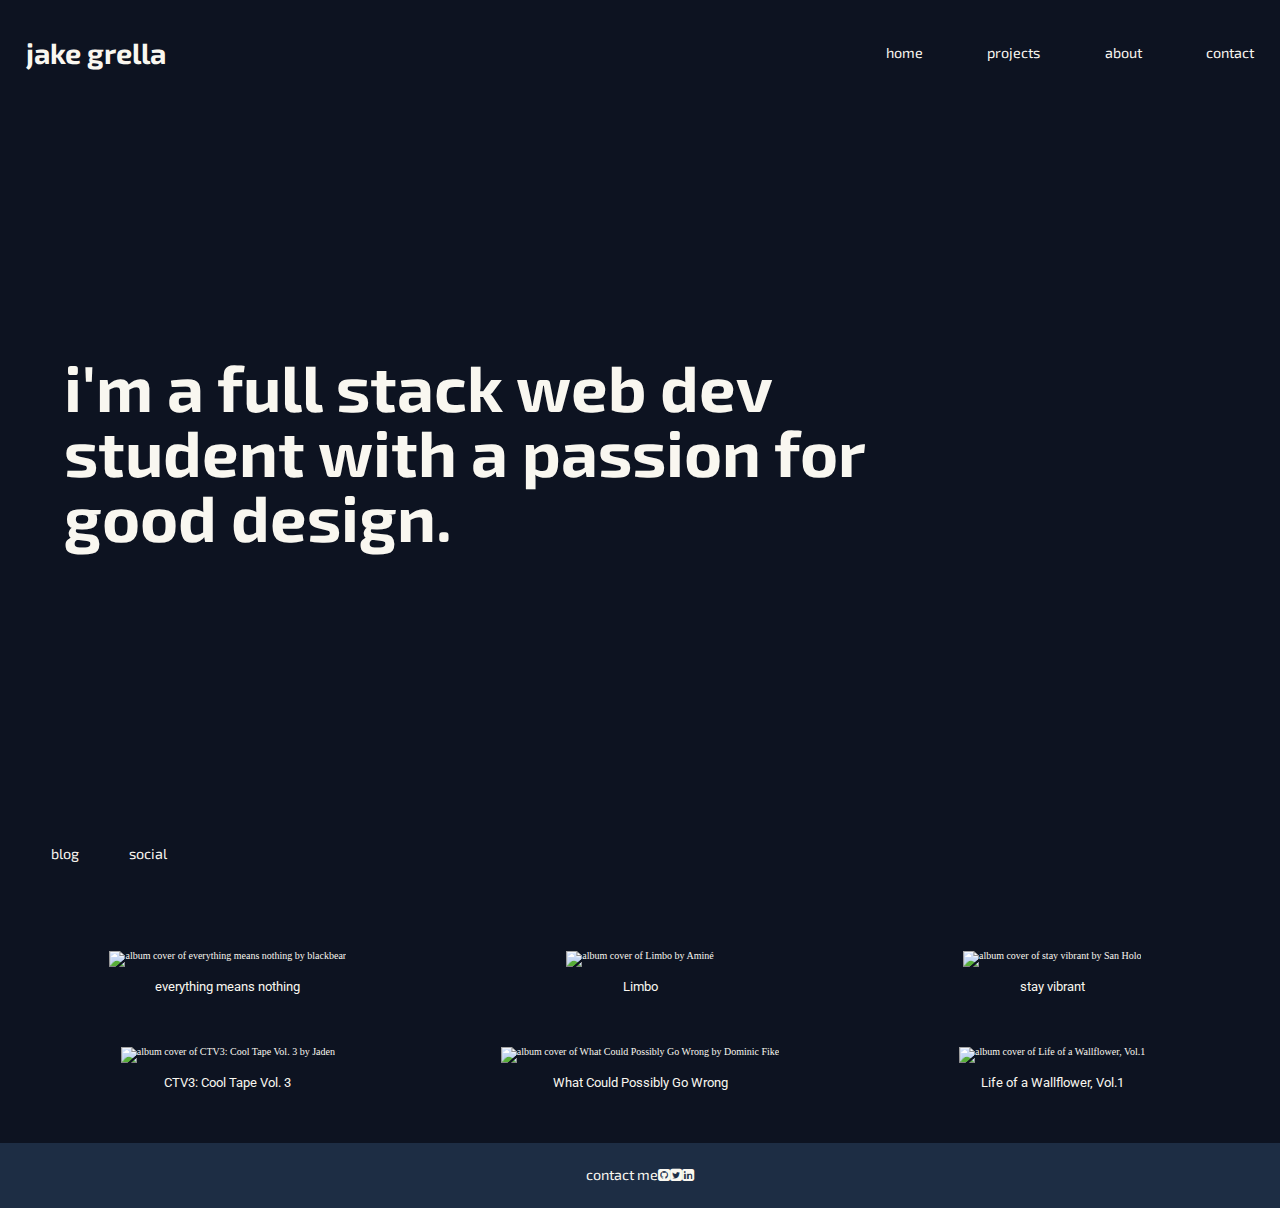
==== index.html @ a2529423 "added styling" ====
<!DOCTYPE html>
<html lang="en">
<head>
    <meta charset="UTF-8">
    <meta name="viewport" content="width=device-width, initial-scale=1.0">
    <title>Jake Grella</title>
    <link rel="stylesheet" href="reset.css">
    <link rel="stylesheet" href="style.css">
    <link href="http://maxcdn.bootstrapcdn.com/font-awesome/4.1.0/css/font-awesome.min.css" rel="stylesheet">
    <link href="https://fonts.googleapis.com/css2?family=Exo+2:wght@400;700&family=Roboto&display=swap" rel="stylesheet">
</head>
<body>

<!-- <header>
    <h1>JAKE GRELLA</h1>
    <nav>
        <a href="index.html">Home</a>
        <a href="#">Projects</a>
        <a href="#">About</a>
        <a href="#">Contact</a>
    </nav>
</header> -->

<!-- <section class="hero-image">
    <div class="hero-text">
        <p>Some info about me, where I'm from, and why I want to be a web developer.</p>
    <button>My Projects</button>
    </div>
</section> -->

<section class="hero">
    <header>
        <h1><a href="index.html">Jake Grella</a></h1>
        <nav>
            <a href="index.html">Home</a>
            <a href="#">Projects</a>
            <a href="#">About</a>
            <a href="#">Contact</a>
        </nav>
    </header>
    <div class="hero-text">
        <h2>I'm a full stack web dev student with a passion for good design.</h2>
    </div>
    <div class="hero-bottom-buttons">
        <a href="#" class="button">blog</a>
        <a href="#" class="button">social</a>
    </div>
</section>

<section class="gallery">
    <div class="content">
        <img src="https://i.scdn.co/image/ab67616d0000b2730b7c6d46885f7434c99e6d8b" alt="album cover of everything means nothing by blackbear">
        <p>everything means nothing</p>
    </div>
    <div class="content">
        <img src="https://i.scdn.co/image/ab67616d0000b273ea9bbdf9f1433e68c7dffbad" alt="album cover of Limbo by Aminé">
        <p>Limbo</p>
    </div>
    <div class="content">
        <img src="https://i.scdn.co/image/ab67616d0000b273e021e5c003757411cd5e5b69" alt="album cover of stay vibrant by San Holo">
        <p>stay vibrant</p>
    </div>
    <div class="content">
        <img src="https://i.scdn.co/image/ab67616d0000b273421325b3842bc2f4cf65f1d3" alt="album cover of CTV3: Cool Tape Vol. 3 by Jaden">
        <p>CTV3: Cool Tape Vol. 3</p>
    </div>
    <div class="content">
        <img src="https://i.scdn.co/image/ab67616d0000b273cfc824b65a3b1755d98a7e23" alt="album cover of What Could Possibly Go Wrong by Dominic Fike">
        <p>What Could Possibly Go Wrong</p>
    </div>
    <div class="content">
        <img src="https://i.scdn.co/image/ab67616d0000b273abc20d6fca3df753a2243a5f" alt="album cover of Life of a Wallflower, Vol.1">
        <p>Life of a Wallflower, Vol.1</p>
    </div>
</section>

<footer>
    <nav class="footer-nav">
        <a href="#">Contact Me</a>
        <i class="fa fa-github-square"></i>
        <i class="fa fa-twitter-square"></i>
        <i class="fa fa-linkedin-square"></i>
    </nav>
</footer>

</body>
</html>
---- style.css ----
* {
    color: #F9F7F0;
    /* border: 1px solid grey; */
}
html {
   background: #0D1321; 
}

/* header {
    margin: 1% 5%;
    display: flex;
    flex-flow: row nowrap;
    align-items: center;
    justify-content: space-between;
}
h1 {
    font-family: 'Archivo Black', sans-serif;
    font-size: 3.2rem;
}
nav {
    display: flex;
    flex-flow: row nowrap;
    justify-content: space-between;
    width: 40%;
    max-width: 400px;
}
nav a{
    font-family: 'Roboto', sans-serif;
    font-size: 1.6rem;
    text-decoration: none;
}

.hero-image {
    background-image: linear-gradient(rgba(0, 0, 0, 0.5), rgba(0, 0, 0, 0.5), url("https://images.unsplash.com/photo-1534840641466-b1cdb8fb155e?ixlib=rb-1.2.1&auto=format&fit=crop&w=4350&q=80"));
    height: 50%;
} */

.hero {
    height: 100vh;
    background-image: url(https://images.unsplash.com/photo-1515311541935-8e5a245b2999?ixlib=rb-1.2.1&ixid=eyJhcHBfaWQiOjEyMDd9&auto=format&fit=crop&w=3648&q=80);
    background-position: center;
    background-size: cover;
    background-repeat: no-repeat;
    display: flex;
    flex-direction: column;
    justify-content: space-between;
}
header {
    display: flex;
    flex-flow: row nowrap;
    justify-content: space-between;
    align-items: center;
    margin: 3% 2% 0;
}
.hero-bottom-buttons {
    display: flex;
    margin: 0 0 2% 2%;
}
h1, nav, .hero-text h2, .button {
    font-family: 'Exo 2', sans-serif;
}

h1 {
    font-size: 3.2vh;
    font-weight: 700;
    text-transform: lowercase;
}
h1 a:hover {
    color: #FF6047;
}
nav {
    font-size: 1.6vh;
    text-transform: lowercase;
    display: flex;
    width: 30%;
    justify-content: space-between;
}
a {
    text-decoration: none;
}
nav a {
    padding: 2% 0;
}
nav a:hover {
    color: #FF6047;
}
.hero-text {
    font-size: 7.2vh;
    font-weight: 700;
    text-transform: lowercase;
    width: 70%;
    margin-left: 5%;
}
.button {
    font-size: 1.6vh;
    padding: 1% 2%;
}
.button:hover {
    /* border: 2px solid #F9F7F0; */
    background: #F9F7F0;
    color: #FF6047;
}

.gallery {
    display: flex;
    flex-flow: row wrap;
    justify-content: space-between;
    padding: 4% 4% 0;
}
.content {
    width: 30%;
    text-align: center;
}
.content:hover {
    background: #FF6047;
}
.content img {
    width: 100%;
}
.content p {
    padding: 4% 0 15%;
    font-size: 1.4vh;
    font-family: 'Roboto', sans-serif;
}

.footer-nav {
    width: 100%;
    justify-content: center;
    align-items: center;
    background: #1D2D44;
}
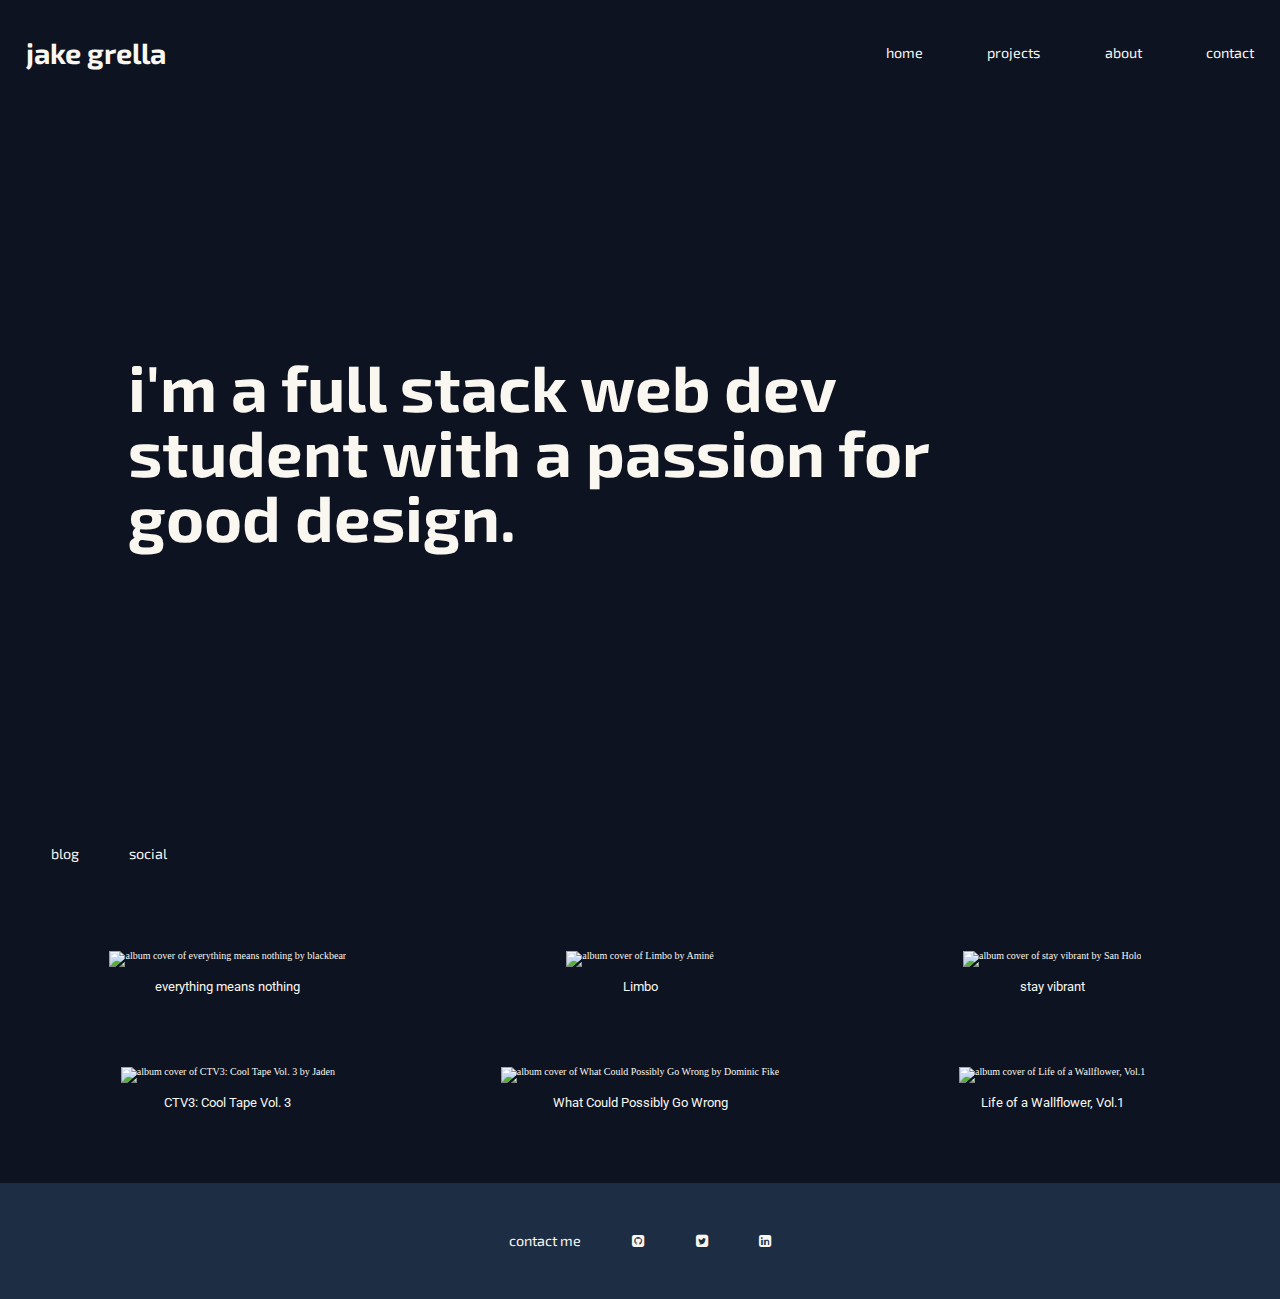
==== commit d2a4626a: "finished styling and linking to pages" ====
--- a/index.html
+++ b/index.html
@@ -3,7 +3,7 @@
 <head>
     <meta charset="UTF-8">
     <meta name="viewport" content="width=device-width, initial-scale=1.0">
-    <title>Jake Grella</title>
+    <title>Jake Grella - Home</title>
     <link rel="stylesheet" href="reset.css">
     <link rel="stylesheet" href="style.css">
     <link href="http://maxcdn.bootstrapcdn.com/font-awesome/4.1.0/css/font-awesome.min.css" rel="stylesheet">
@@ -11,31 +11,14 @@
 </head>
 <body>
 
-<!-- <header>
-    <h1>JAKE GRELLA</h1>
-    <nav>
-        <a href="index.html">Home</a>
-        <a href="#">Projects</a>
-        <a href="#">About</a>
-        <a href="#">Contact</a>
-    </nav>
-</header> -->
-
-<!-- <section class="hero-image">
-    <div class="hero-text">
-        <p>Some info about me, where I'm from, and why I want to be a web developer.</p>
-    <button>My Projects</button>
-    </div>
-</section> -->
-
 <section class="hero">
     <header>
-        <h1><a href="index.html">Jake Grella</a></h1>
+        <a class="logo" href="index.html">Jake Grella</a>
         <nav>
             <a href="index.html">Home</a>
-            <a href="#">Projects</a>
-            <a href="#">About</a>
-            <a href="#">Contact</a>
+            <a href="projects.html">Projects</a>
+            <a href="about.html">About</a>
+            <a href="contact.html">Contact</a>
         </nav>
     </header>
     <div class="hero-text">
@@ -76,10 +59,13 @@
 
 <footer>
     <nav class="footer-nav">
-        <a href="#">Contact Me</a>
-        <i class="fa fa-github-square"></i>
-        <i class="fa fa-twitter-square"></i>
-        <i class="fa fa-linkedin-square"></i>
+        <a href="contact.html">Contact Me</a>
+
+        <a href="https://github.com/jakegrella" target="_blank"><i class="fa fa-github-square"></i></a>
+
+        <a href="#" target="_blank"><i class="fa fa-twitter-square"></i></a>
+
+        <a href="https://www.linkedin.com/in/jakegrella/" target="_blank"><i class="fa fa-linkedin-square"></i></a>
     </nav>
 </footer>
 
--- a/style.css
+++ b/style.css
@@ -5,35 +5,6 @@
 html {
    background: #0D1321; 
 }
-
-/* header {
-    margin: 1% 5%;
-    display: flex;
-    flex-flow: row nowrap;
-    align-items: center;
-    justify-content: space-between;
-}
-h1 {
-    font-family: 'Archivo Black', sans-serif;
-    font-size: 3.2rem;
-}
-nav {
-    display: flex;
-    flex-flow: row nowrap;
-    justify-content: space-between;
-    width: 40%;
-    max-width: 400px;
-}
-nav a{
-    font-family: 'Roboto', sans-serif;
-    font-size: 1.6rem;
-    text-decoration: none;
-}
-
-.hero-image {
-    background-image: linear-gradient(rgba(0, 0, 0, 0.5), rgba(0, 0, 0, 0.5), url("https://images.unsplash.com/photo-1534840641466-b1cdb8fb155e?ixlib=rb-1.2.1&auto=format&fit=crop&w=4350&q=80"));
-    height: 50%;
-} */
 
 .hero {
     height: 100vh;
@@ -56,16 +27,16 @@
     display: flex;
     margin: 0 0 2% 2%;
 }
-h1, nav, .hero-text h2, .button {
+.logo, nav, .hero-text h2, .button {
     font-family: 'Exo 2', sans-serif;
 }
 
-h1 {
+.logo {
     font-size: 3.2vh;
     font-weight: 700;
     text-transform: lowercase;
 }
-h1 a:hover {
+.logo:hover {
     color: #FF6047;
 }
 nav {
@@ -89,7 +60,7 @@
     font-weight: 700;
     text-transform: lowercase;
     width: 70%;
-    margin-left: 5%;
+    margin-left: 10%;
 }
 .button {
     font-size: 1.6vh;
@@ -110,6 +81,7 @@
 .content {
     width: 30%;
     text-align: center;
+    margin-bottom: 5%;
 }
 .content:hover {
     background: #FF6047;
@@ -118,7 +90,7 @@
     width: 100%;
 }
 .content p {
-    padding: 4% 0 15%;
+    padding: 4% 0 4%;
     font-size: 1.4vh;
     font-family: 'Roboto', sans-serif;
 }
@@ -128,4 +100,18 @@
     justify-content: center;
     align-items: center;
     background: #1D2D44;
+}
+
+.footer-nav a {
+    padding: 4% 2%;
+}
+.footer-nav a:hover, .footer-nav i:hover {
+    color: #FF6047
+}
+
+h1 {
+    margin: 5%;
+    font-family: 'Roboto', sans-serif;
+    font-size: 2.8rem;
+    text-align: center
 }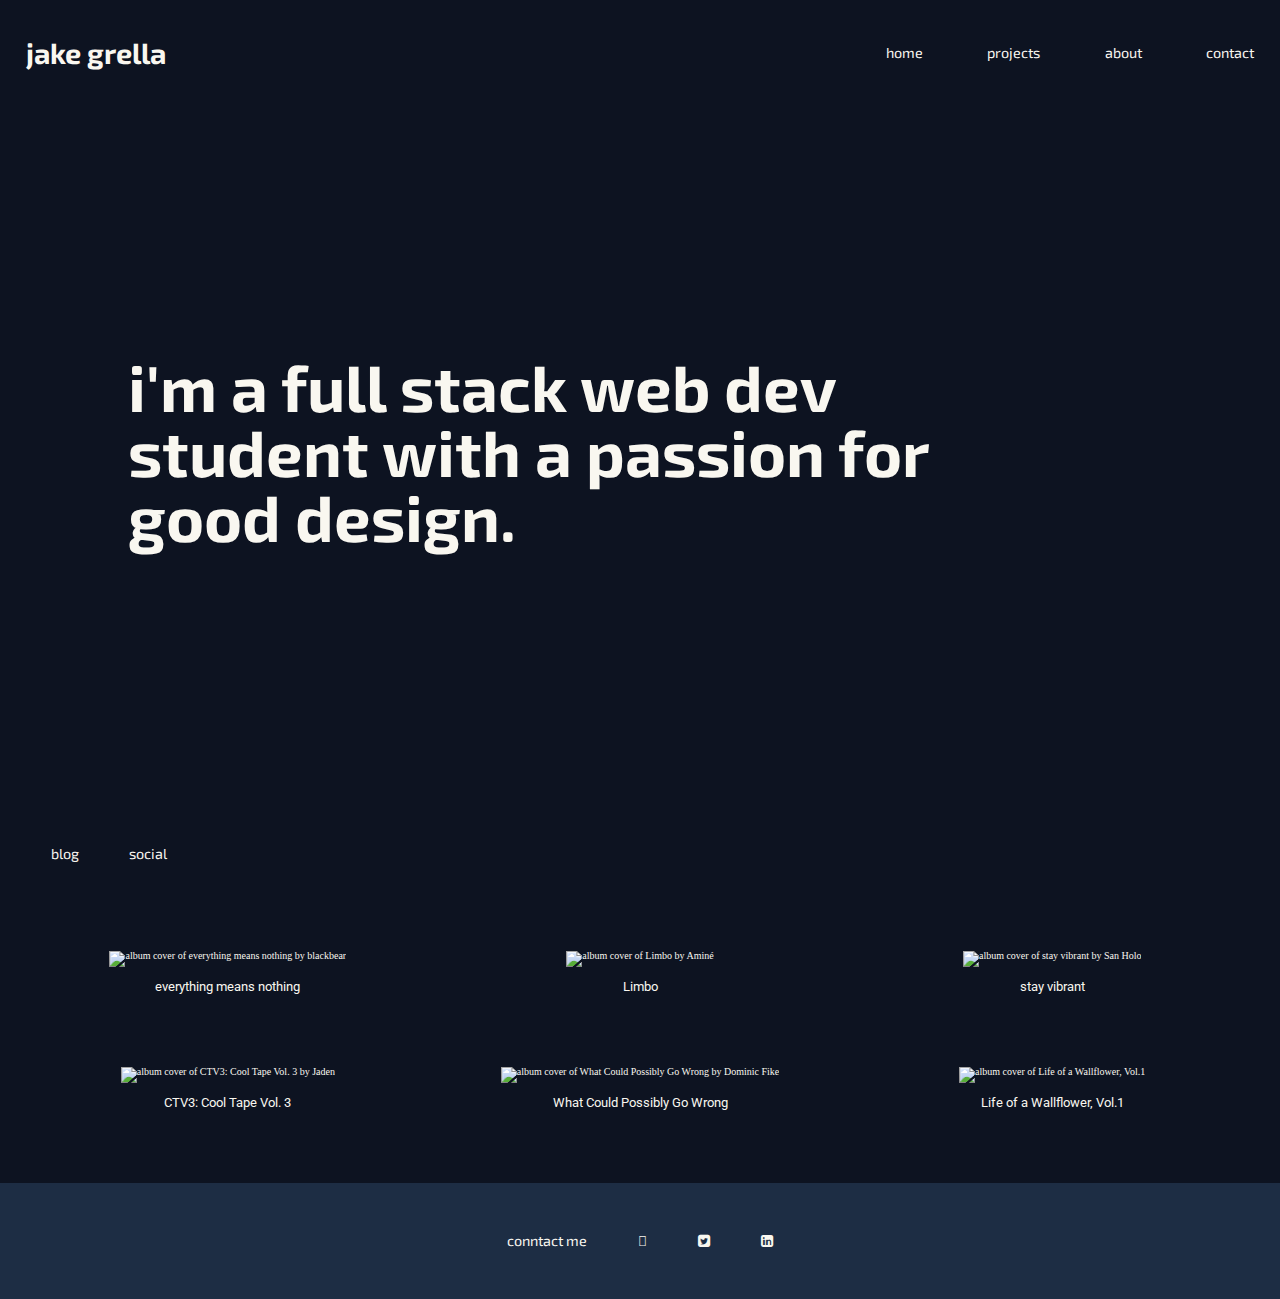
==== commit 9a66fa6a: "Update index.html" ====
--- a/index.html
+++ b/index.html
@@ -59,9 +59,9 @@
 
 <footer>
     <nav class="footer-nav">
-        <a href="contact.html">Contact Me</a>
+        <a href="contact.html">Conntact Me</a>
 
-        <a href="https://github.com/jakegrella" target="_blank"><i class="fa fa-github-square"></i></a>
+        <a href="https://github.com/jakegrella" target="_blank"><i class="fab fa-github-square"></i></a>
 
         <a href="#" target="_blank"><i class="fa fa-twitter-square"></i></a>
 
@@ -70,4 +70,4 @@
 </footer>
 
 </body>
-</html>+</html>
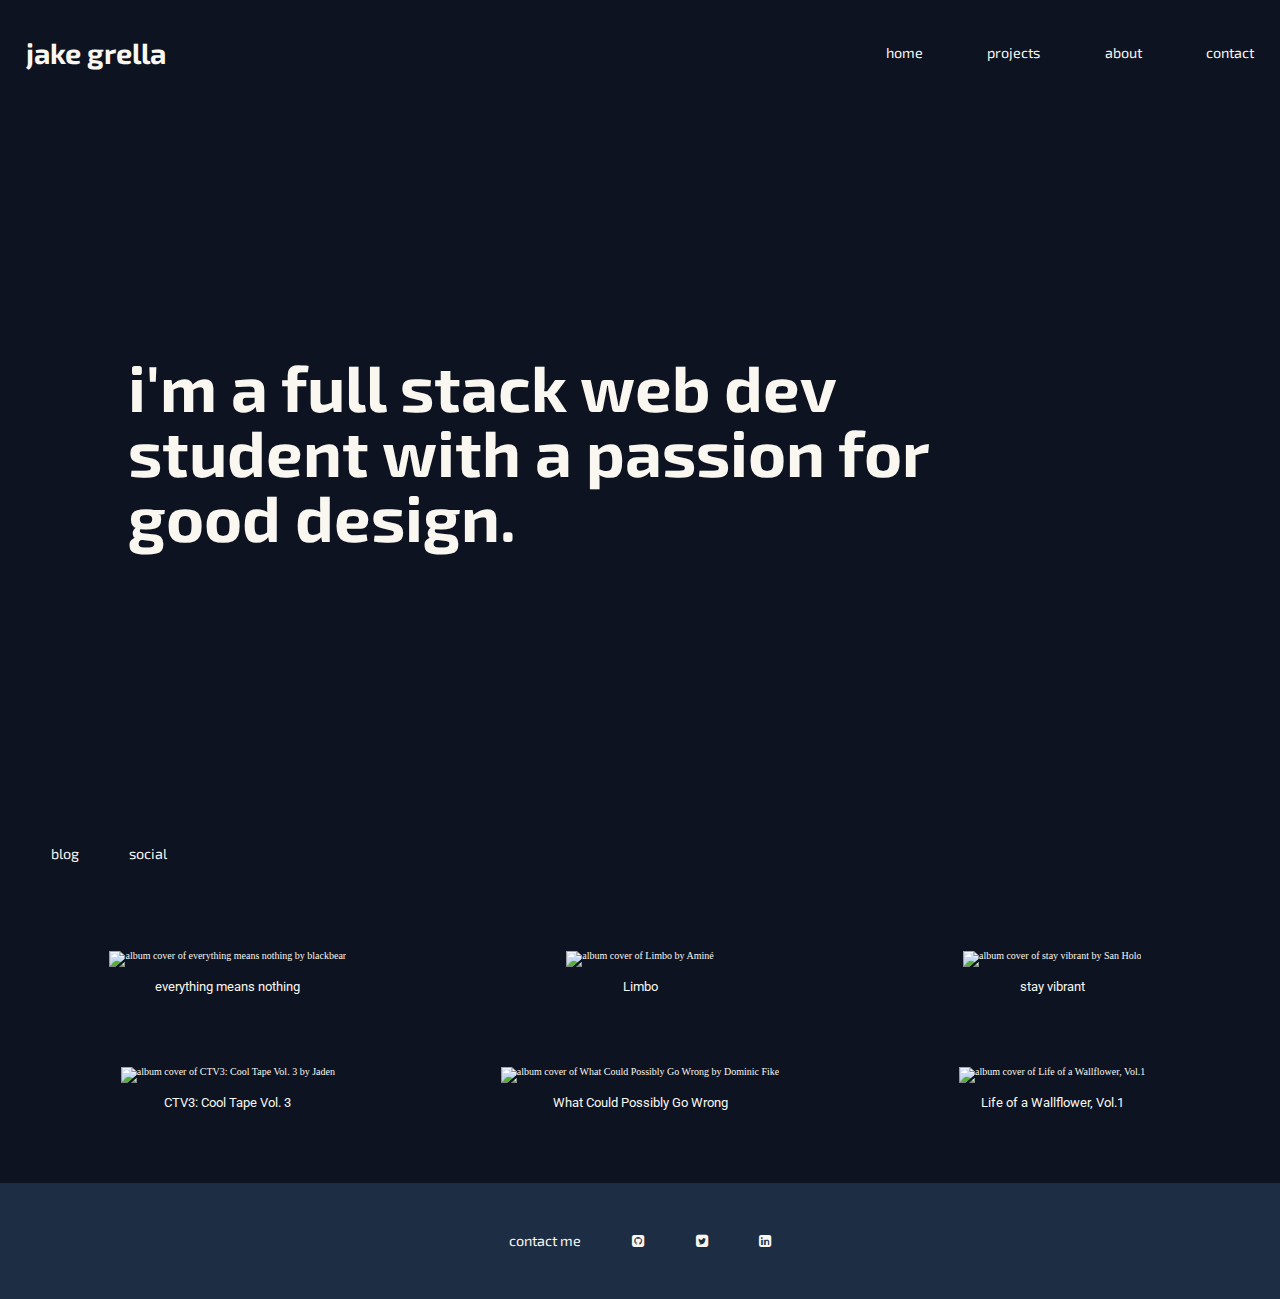
==== commit 9ff7a2ea: "Update index.html" ====
--- a/index.html
+++ b/index.html
@@ -59,9 +59,9 @@
 
 <footer>
     <nav class="footer-nav">
-        <a href="contact.html">Conntact Me</a>
+        <a href="contact.html">Contact Me</a>
 
-        <a href="https://github.com/jakegrella" target="_blank"><i class="fab fa-github-square"></i></a>
+        <a href="https://github.com/jakegrella" target="_blank"><i class="fa fa-github-square"></i></a>
 
         <a href="#" target="_blank"><i class="fa fa-twitter-square"></i></a>
 
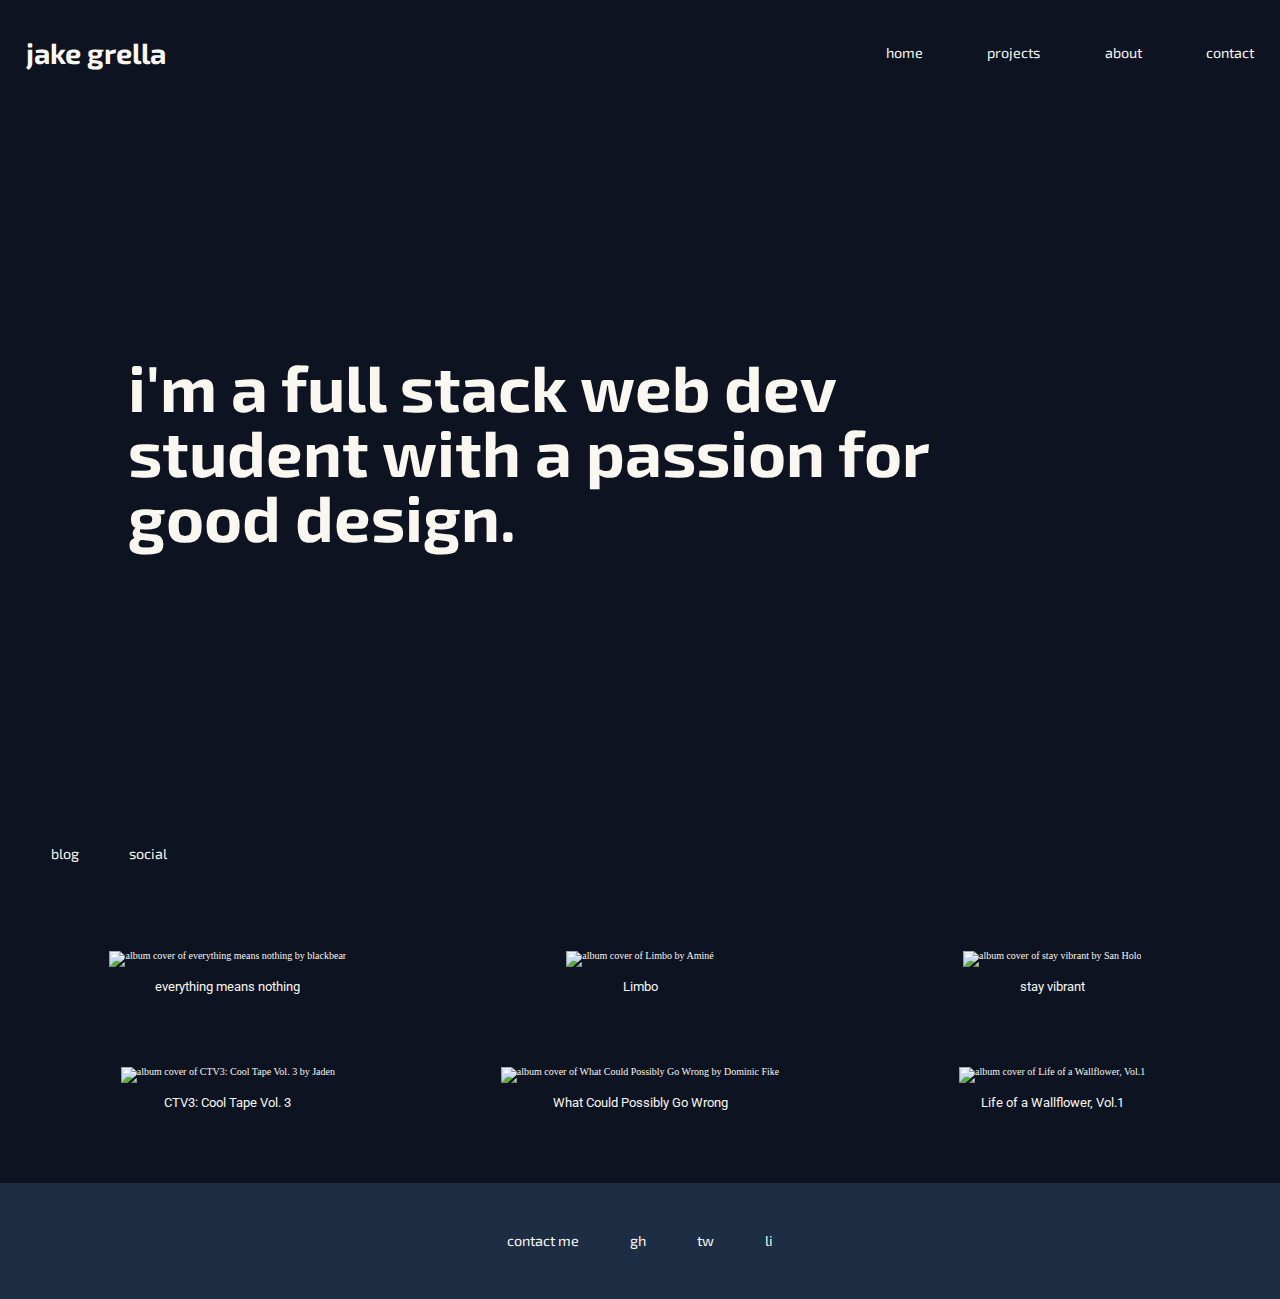
==== commit 3e0bdac9: "removed social links that didn't work" ====
--- a/index.html
+++ b/index.html
@@ -61,13 +61,18 @@
     <nav class="footer-nav">
         <a href="contact.html">Contact Me</a>
 
-        <a href="https://github.com/jakegrella" target="_blank"><i class="fa fa-github-square"></i></a>
+        <a href="https://github.com/jakegrella" target="_blank">gh</a>
+
+        <a href="#" target="_blank">tw</a>
+
+        <a href="https://www.linkedin.com/in/jakegrella/" target="_blank">li</a>
+        <!-- <a href="https://github.com/jakegrella" target="_blank"><i class="fa fa-github-square"></i></a>
 
         <a href="#" target="_blank"><i class="fa fa-twitter-square"></i></a>
 
-        <a href="https://www.linkedin.com/in/jakegrella/" target="_blank"><i class="fa fa-linkedin-square"></i></a>
+        <a href="https://www.linkedin.com/in/jakegrella/" target="_blank"><i class="fa fa-linkedin-square"></i></a> -->
     </nav>
 </footer>
 
 </body>
-</html>
+</html>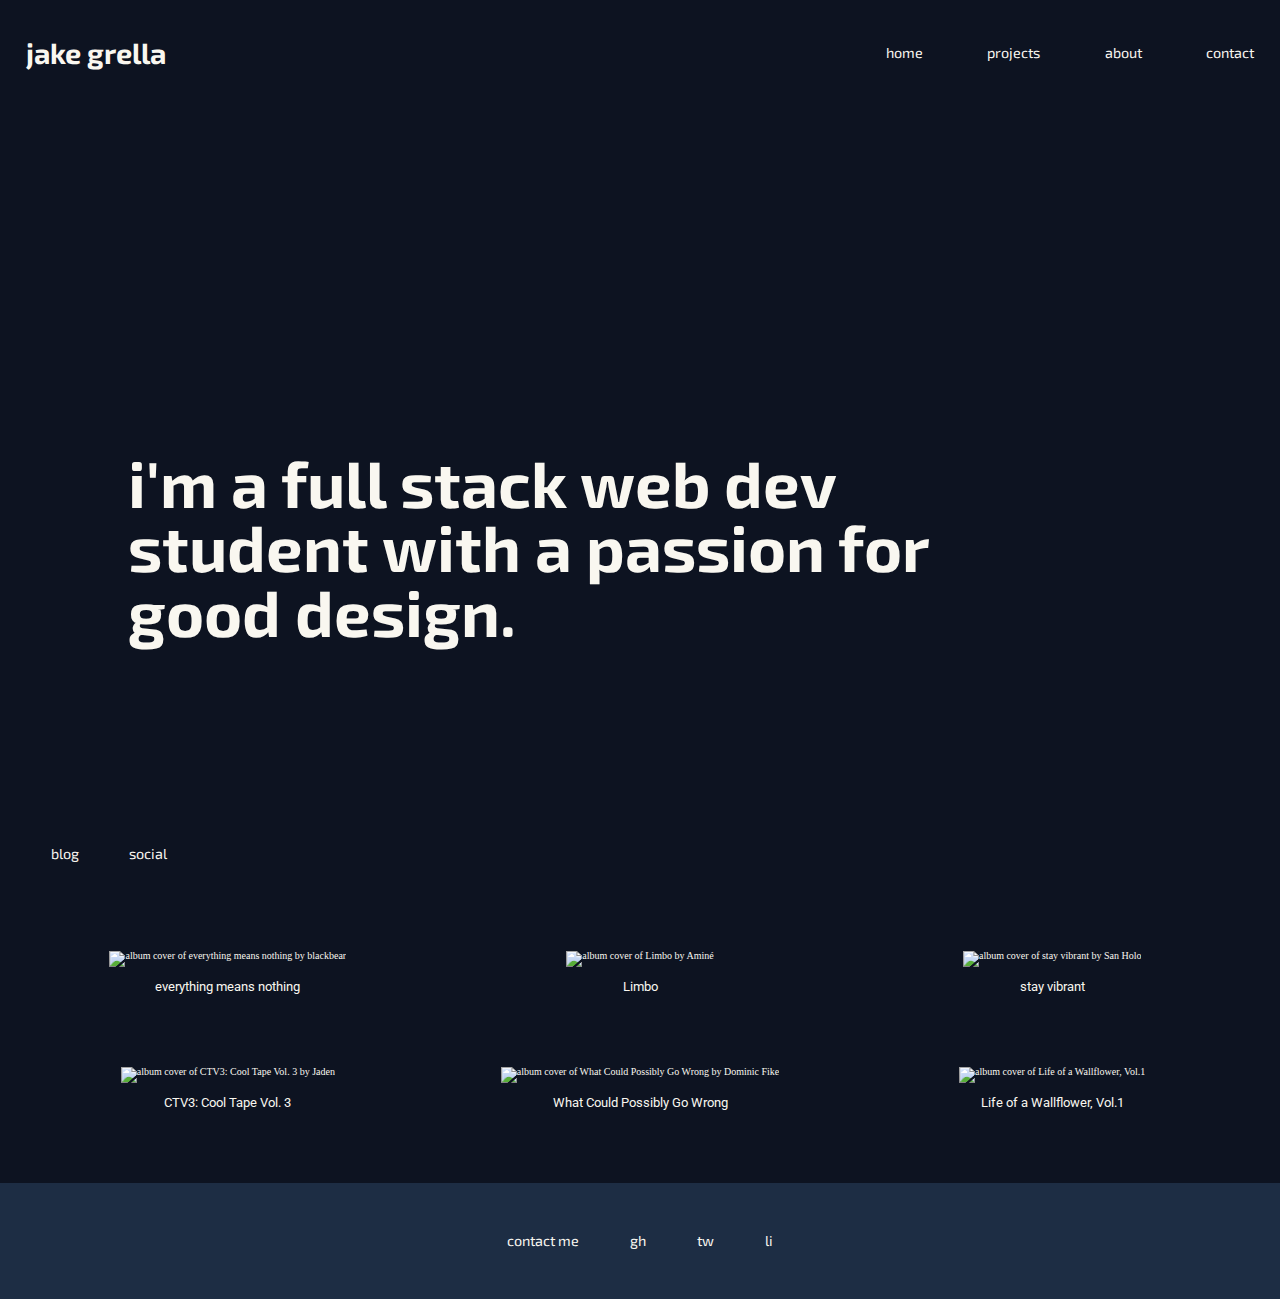
==== commit e80ff1e1: "added responsivenss and accessibility" ====
--- a/index.html
+++ b/index.html
@@ -13,6 +13,7 @@
 
 <section class="hero">
     <header>
+        <a  class="visually-hidden" href="main-content">click here to skip to main content</a>
         <a class="logo" href="index.html">Jake Grella</a>
         <nav>
             <a href="index.html">Home</a>
@@ -21,6 +22,7 @@
             <a href="contact.html">Contact</a>
         </nav>
     </header>
+    <span id="main-content"></span>
     <div class="hero-text">
         <h2>I'm a full stack web dev student with a passion for good design.</h2>
     </div>
@@ -75,4 +77,4 @@
 </footer>
 
 </body>
-</html>+</html>
--- a/style.css
+++ b/style.css
@@ -1,14 +1,23 @@
 * {
     color: #F9F7F0;
-    /* border: 1px solid grey; */
 }
 html {
    background: #0D1321; 
 }
 
+.visually-hidden {
+    clip: rect(0 0 0 0);
+    clip-path: inset(50%);
+    height: 1px;
+    overflow: hidden;
+    position: absolute;
+    white-space: nowrap;
+    width: 1px;
+  }
+
 .hero {
     height: 100vh;
-    background-image: url(https://images.unsplash.com/photo-1515311541935-8e5a245b2999?ixlib=rb-1.2.1&ixid=eyJhcHBfaWQiOjEyMDd9&auto=format&fit=crop&w=3648&q=80);
+    background-image: url(https://images.unsplash.com/photo-1445905595283-21f8ae8a33d2?ixlib=rb-1.2.1&ixid=eyJhcHBfaWQiOjEyMDd9&auto=format&fit=crop&w=4952&q=80);
     background-position: center;
     background-size: cover;
     background-repeat: no-repeat;
@@ -67,7 +76,6 @@
     padding: 1% 2%;
 }
 .button:hover {
-    /* border: 2px solid #F9F7F0; */
     background: #F9F7F0;
     color: #FF6047;
 }
@@ -85,6 +93,7 @@
 }
 .content:hover {
     background: #FF6047;
+    border-radius: 0 0 10px 10px;
 }
 .content img {
     width: 100%;
@@ -114,4 +123,53 @@
     font-family: 'Roboto', sans-serif;
     font-size: 2.8rem;
     text-align: center
-}+}
+
+/* Change background image for wider screens */
+@media screen and (max-width: 1024px) {
+    .hero {
+        background-image: url(https://images.unsplash.com/photo-1515311541935-8e5a245b2999?ixlib=rb-1.2.1&ixid=eyJhcHBfaWQiOjEyMDd9&auto=format&fit=crop&w=3648&q=80);
+    }
+
+    nav {
+        font-size: 1.4vh;
+        text-transform: lowercase;
+        display: flex;
+        width: 50%;
+        justify-content: space-between;
+    }
+
+    .content {
+        width: 48%;
+    }
+}
+
+@media screen and (max-width: 800px) {
+    header {
+        flex-flow: column wrap;
+    }
+    header .logo{
+        margin-bottom: 3%;
+    }
+
+    .hero-bottom-buttons {
+        justify-content: center;
+    }
+}
+
+@media screen and (max-width: 500px) {
+    /* Would definitely be using a hamburger menu by this point. */
+    nav {
+        width: 80%;
+    }
+    .gallery {
+        flex-flow: column wrap;
+        align-items: center;
+    }
+    .content {
+        width: 90%;
+    }
+}
+/*  480
+    1024
+    >1024  */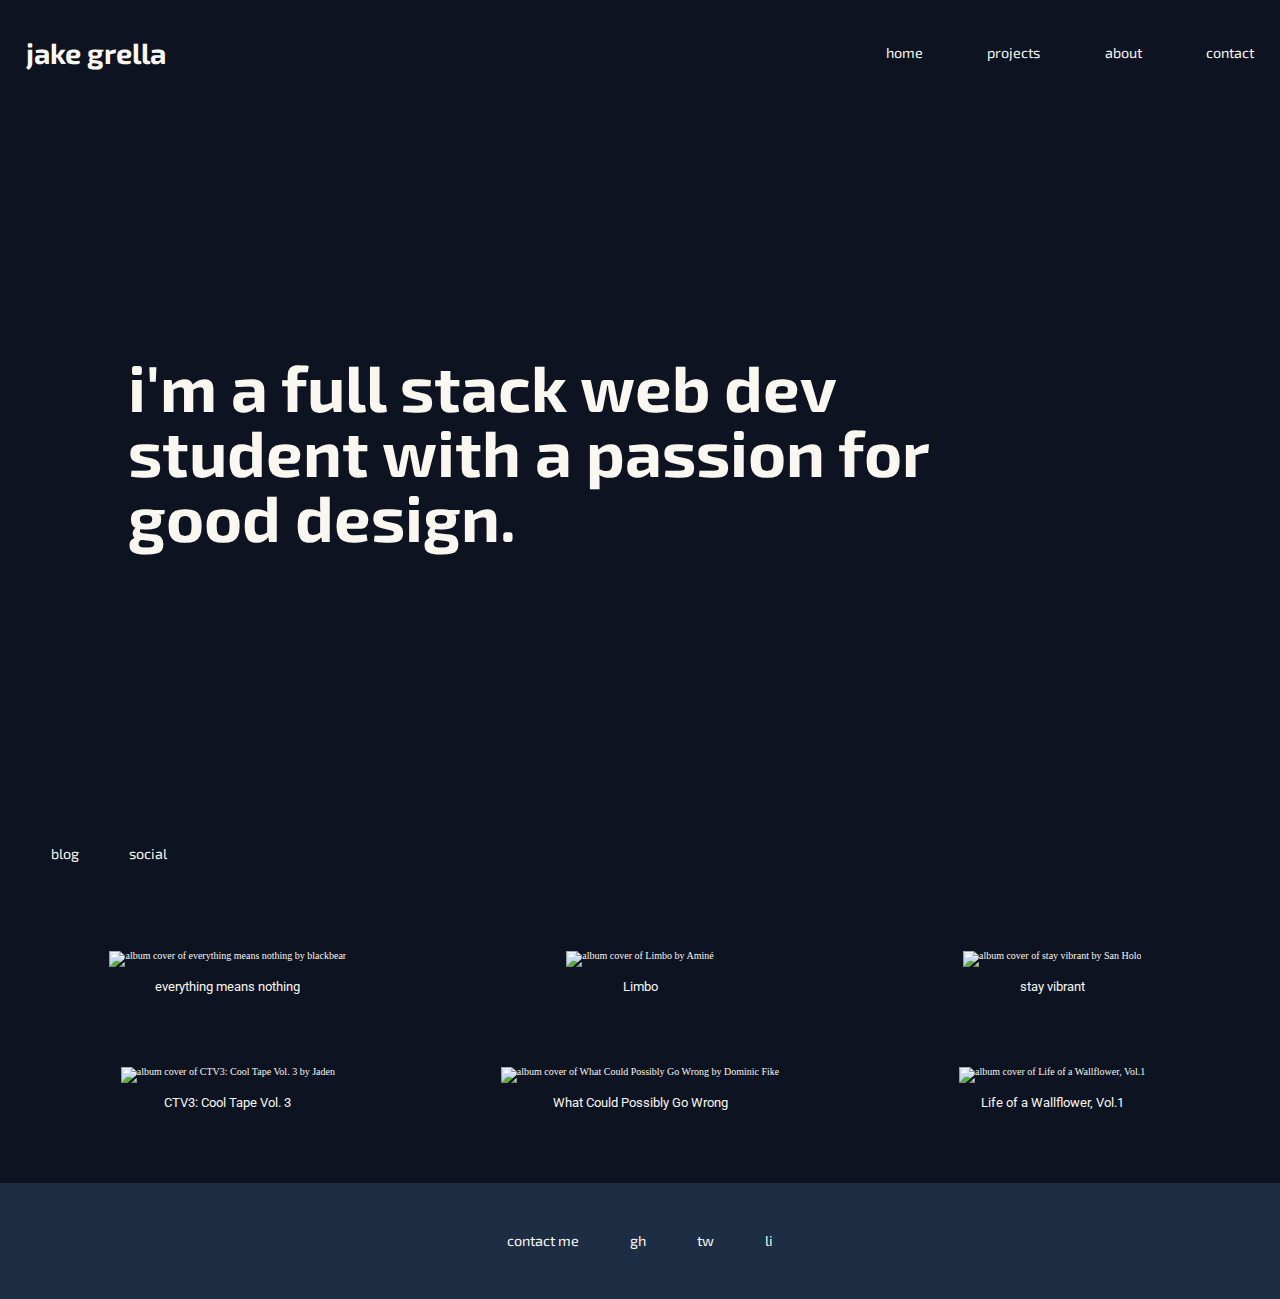
==== commit ebc48d42: "Merge da699c35844d997f7856a582e95c80ec8b75ca3f into 7dc90ead2e8b6dd57d74d0e6f316091001b1933c" ====
--- a/index.html
+++ b/index.html
@@ -13,7 +13,6 @@
 
 <section class="hero">
     <header>
-        <a  class="visually-hidden" href="main-content">click here to skip to main content</a>
         <a class="logo" href="index.html">Jake Grella</a>
         <nav>
             <a href="index.html">Home</a>
@@ -22,7 +21,6 @@
             <a href="contact.html">Contact</a>
         </nav>
     </header>
-    <span id="main-content"></span>
     <div class="hero-text">
         <h2>I'm a full stack web dev student with a passion for good design.</h2>
     </div>
--- a/style.css
+++ b/style.css
@@ -4,16 +4,6 @@
 html {
    background: #0D1321; 
 }
-
-.visually-hidden {
-    clip: rect(0 0 0 0);
-    clip-path: inset(50%);
-    height: 1px;
-    overflow: hidden;
-    position: absolute;
-    white-space: nowrap;
-    width: 1px;
-  }
 
 .hero {
     height: 100vh;
@@ -144,7 +134,7 @@
     }
 }
 
-@media screen and (max-width: 800px) {
+@media screen and (max-width: 768px) {
     header {
         flex-flow: column wrap;
     }
@@ -157,11 +147,8 @@
     }
 }
 
-@media screen and (max-width: 500px) {
+@media screen and (max-width: 580px) {
     /* Would definitely be using a hamburger menu by this point. */
-    nav {
-        width: 80%;
-    }
     .gallery {
         flex-flow: column wrap;
         align-items: center;
